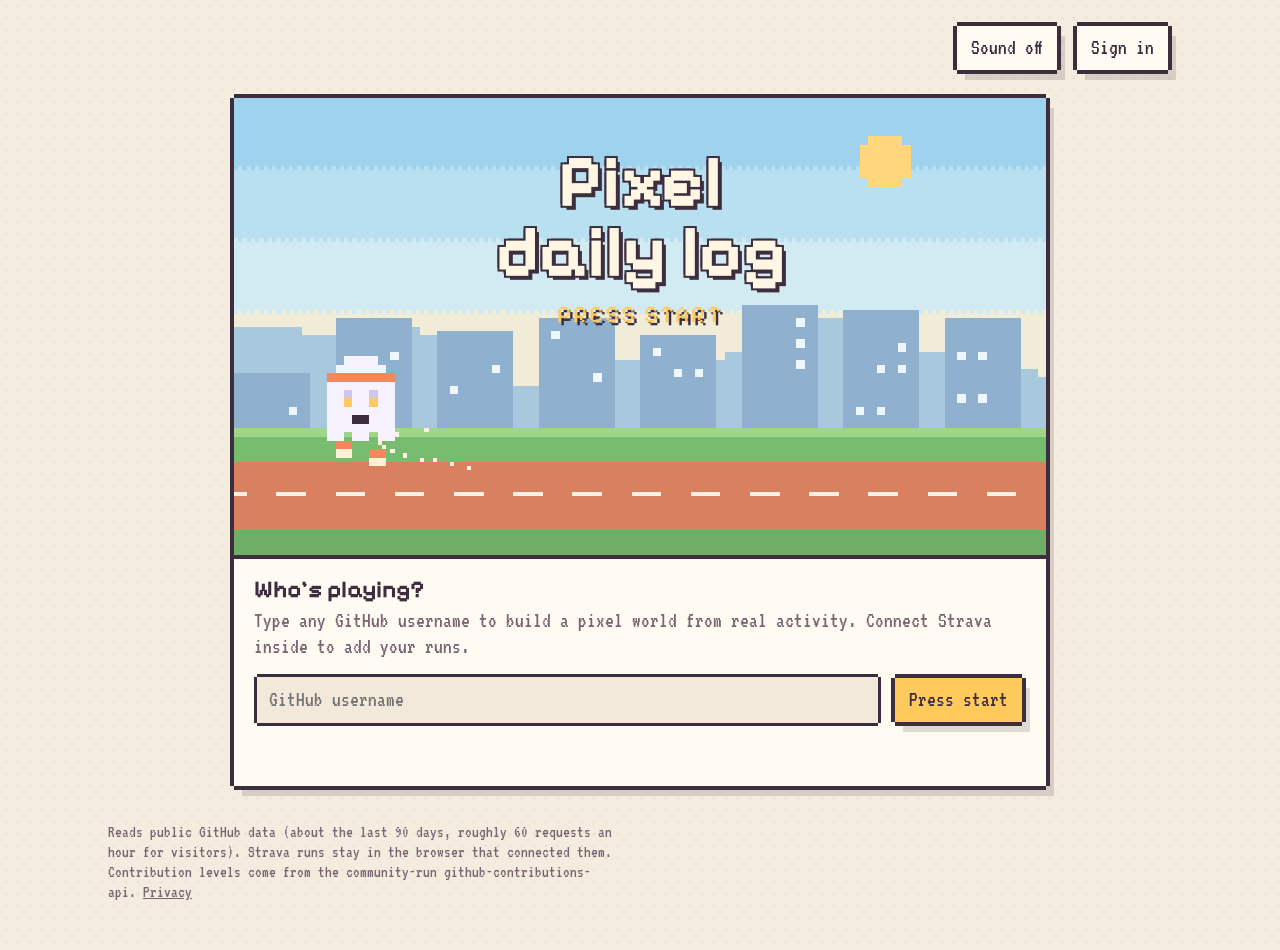
==== index.html @ d5ba4958 "Build the room from the manifest and walk it with the keys The room follows sprites/room/README: she" ====
<!doctype html>
<html lang="en">
<head>
<meta charset="utf-8">
<meta name="viewport" content="width=device-width, initial-scale=1, viewport-fit=cover">
<title>Pixel daily log</title>
<meta name="description" content="Type your GitHub username and watch your days turn into a cozy pixel world.">
<link rel="preconnect" href="https://fonts.googleapis.com">
<link rel="preconnect" href="https://fonts.gstatic.com" crossorigin>
<link href="https://fonts.googleapis.com/css2?family=Pixelify+Sans:wght@500;700&family=VT323&display=swap" rel="stylesheet">
<link rel="stylesheet" href="css/style.css"><link rel="icon" type="image/png" href="favicon.png">
</head>
<body class="is-title">
<div class="wrap">
  <header class="hud">
    <div class="brand">
      <h1 class="logo">Pixel daily log</h1>
      <div class="who" id="who" hidden>
        <canvas id="ava" width="16" height="16" aria-hidden="true"></canvas>
        <span><span id="whoVerb">Playing as</span> <b id="whoName">—</b></span>
      </div>
    </div>
    <div class="tools">
      <button class="btn px btn-ico" id="roomBtn" type="button" hidden><span class="ico sm" data-icon="door"></span><span id="roomBtnText">My room</span><span class="newtag" id="roomNew" hidden>New!</span></button>
      <button class="btn px" id="share" hidden>Copy link</button>
      <button class="btn px" id="switch" hidden>Change player</button>
      <button class="btn px" id="sound" aria-pressed="false">Sound off</button>
      <button class="btn px" id="account" type="button" hidden>Sign in</button>
    </div>
  </header>

  <div class="hudbar px" id="stats" hidden>
    <div class="seg"><span class="ico" data-icon="flame"></span><b id="stStreak">0</b><span>day streak</span></div>
    <div class="seg"><span class="ico" data-icon="laptop"></span><b id="stContrib">0</b><span>contributions, 4 wks</span></div>
    <div class="seg" id="stYearBox"><span class="ico" data-icon="star"></span><b id="stYear">0</b><span>this past year</span></div>
    <div class="seg"><span class="ico" data-icon="shoe"></span><b id="stMiles">0</b><span>miles, 4 wks</span></div>
  </div>

  <section class="top">
    <div class="stage px">
      <div class="screen">
        <canvas id="scene" tabindex="0" role="img" aria-label="Pixel scene"></canvas>
        <div class="title-overlay" aria-hidden="true">
          <div class="title-big">Pixel<br>daily log</div>
          <div class="press">Press start</div>
        </div>
      </div>

      <div class="caption" id="caption" hidden>
        <h2 id="capTitle">—</h2>
        <p id="capText">—</p>
        <div class="hint">Tap the scene to play. Use ← and → to change days.</div>
      </div>

      <div class="start" id="start">
        <h2>Who’s playing?</h2>
        <p>Type any GitHub username to build a pixel world from real activity. Connect Strava inside to add your runs.</p>
        <form class="field" id="startForm">
          <input id="userInput" name="user" placeholder="GitHub username" autocomplete="username" autocapitalize="off" spellcheck="false" aria-label="GitHub username" required>
          <button class="btn primary px" id="go" type="submit">Press start</button>
        </form>
        <div class="msg" id="msg" role="status"></div>
      </div>
    </div>

    <div class="side px" id="calbox" hidden>
      <h2>Pick a day</h2>
      <div class="cal" id="cal" role="group" aria-label="The last four weeks"></div>
      <div class="legend">
        <span><span class="ico sm" data-icon="laptop"></span>Code</span>
        <span><span class="ico sm" data-icon="shoe"></span>Run</span>
        <span><span class="glowdot"></span>Brighter = bigger day</span>
      </div>
    </div>
  </section>

  <!-- The room screen: shown instead of the main page when the address ends in #room -->
  <section class="room-screen" id="roomScreen" hidden aria-labelledby="hRoom">
    <div class="room-head">
      <button class="btn px" id="roomBack" type="button">← Back</button>
      <h2 id="hRoom" tabindex="-1">My room</h2>
      <label class="room-dev" id="roomDev" hidden>Dev level <select id="roomLevel"><option>1</option><option>2</option><option>3</option><option>4</option><option>5</option></select></label>
      <button class="btn px" id="pick" type="button">Pick character<span class="newtag" id="pickNew" hidden>New!</span></button>
    </div>
    <div class="room-frame">
      <canvas id="room" role="img" aria-label="Your pixel room: a bed, a closet, a desk with a computer, a chair, a window, a door and your school pennant, with your character in it. Walk with the arrow keys or W A S D, or click the floor. Stand at the closet and press E to change your character."></canvas>
      <!-- Above the closet or the door when you stand at it (room.js moves it) -->
      <div class="room-bubble px" id="roomBubble" hidden>
        <span id="roomBubbleText" role="status"></span>
        <button class="btn primary px" id="roomOpen" type="button" hidden>Open</button>
      </div>
      <!-- Touch screens only: hold an arrow to walk. Laid out the way each one moves on the floor. -->
      <div class="room-pad" id="roomPad" aria-hidden="true">
        <button class="btn px" type="button" data-key="ArrowLeft" tabindex="-1">&#8598;&#xFE0E;</button>
        <button class="btn px" type="button" data-key="ArrowUp" tabindex="-1">&#8599;&#xFE0E;</button>
        <button class="btn px" type="button" data-key="ArrowDown" tabindex="-1">&#8601;&#xFE0E;</button>
        <button class="btn px" type="button" data-key="ArrowRight" tabindex="-1">&#8600;&#xFE0E;</button>
      </div>
    </div>
  </section>

  <dialog class="picker" id="picker" aria-labelledby="pickName">
    <div class="picker-box px">
      <button class="x pick-close" id="pickClose" type="button" aria-label="Close">×</button>
      <h2 id="pickName">—</h2>
      <div class="small" id="pickCount"></div>
      <div class="pick-stage">
        <button class="btn px arrow" id="pickPrev" type="button" aria-label="Previous character">&#9664;&#xFE0E;</button>
        <canvas id="pickArt" role="img"></canvas>
        <button class="btn px arrow" id="pickNext" type="button" aria-label="Next character">&#9654;&#xFE0E;</button>
      </div>
      <p class="pick-hint" id="pickHint" role="status"></p>
      <button class="btn primary px" id="pickGo" type="button">Play</button>
      <p class="small" id="pickDev" hidden>Dev mode: everything is unlocked for this visit only.</p>
    </div>
  </dialog>

  <nav class="tabs" id="tabs" hidden aria-label="Day details">
    <button class="tab" data-panel="pGit" aria-pressed="false"><span class="ico sm" data-icon="laptop"></span>GitHub</button>
    <button class="tab" data-panel="pRun" aria-pressed="true"><span class="ico sm" data-icon="shoe"></span>Runs</button>
    <button class="tab" data-panel="pMusic" aria-pressed="false"><span class="ico sm" data-icon="tape"></span>Music</button>
  </nav>

  <section class="panels" id="panels" hidden>
    <article class="panel px" id="pGit" aria-labelledby="hGit">
      <h2 id="hGit"><span class="ico" data-icon="laptop"></span>GitHub</h2>
      <p class="sub" id="bio">What you did</p>
      <p class="small" id="ghNote" role="status" hidden></p>
      <div class="meterrow">
        <div class="meter" id="meter" aria-hidden="true"></div>
        <div id="meterText">—</div>
      </div>
      <h3>This day</h3>
      <ul class="list" id="ghList"></ul>
      <h3>Most active in (4 weeks)</h3>
      <div id="topRepos" class="muted">—</div>
    </article>

    <article class="panel px active" id="pRun" aria-labelledby="hRun">
      <h2 id="hRun"><span class="ico" data-icon="shoe"></span>Runs</h2>
      <p class="sub">Pace and progress</p>
      <div class="strava" id="stravaBox" hidden>
        <button class="btn strava-btn px" id="stravaConnect" type="button" hidden>Connect with Strava</button>
        <div id="stravaStatus" class="small" role="status"></div>
      </div>
      <ul class="list runs" id="runList"></ul>
      <details class="addrun" id="addRun">
        <summary>Add a run by hand</summary>
        <form class="runform" id="runForm">
          <label>Miles<input id="rMi" type="number" min="0.1" max="200" step="0.01" inputmode="decimal" required></label>
          <label>Minutes<input id="rMin" type="number" min="1" max="2000" step="0.1" inputmode="decimal" placeholder="optional"></label>
          <label class="wide">Name<input id="rName" maxlength="40" placeholder="Evening run"></label>
          <button class="btn primary px wide" type="submit">Add run to this day</button>
        </form>
      </details>
      <div class="pacebox">
        <div class="pacecard"><span class="muted">Best pace</span><b id="paceBest">—</b><span class="small" id="paceBestDay"></span></div>
        <div class="pacecard"><span class="muted">Average pace</span><b id="paceAvg">—</b><span class="small">last 4 weeks</span></div>
      </div>
      <h3>Weekly distance</h3>
      <div class="bars" id="bars"></div>
      <p class="small" id="runsNote">Runs you add by hand are saved in this browser only.</p>
      <p class="small powered" id="poweredBy" hidden>Powered by Strava</p>
    </article>

    <article class="panel px" id="pMusic" aria-labelledby="hMusic">
      <h2 id="hMusic"><span class="ico" data-icon="tape"></span>Music</h2>
      <p class="sub">The day’s soundtrack</p>
      <div class="tape" aria-hidden="true">
        <div class="label">Coming soon</div>
        <div class="reel l"></div><div class="reel r"></div>
      </div>
      <div class="muted">Music arrives in a later round through Last.fm, which can record everything you play on Spotify.</div>
    </article>
  </section>

  <!-- Sign in (account.js / login.js): email, then "check your email"; signed in: sign out -->
  <dialog class="picker" id="loginBox" aria-labelledby="loginTitle">
    <div class="picker-box px login-box">
      <button class="x pick-close" id="loginClose" type="button" aria-label="Close">×</button>
      <h2 id="loginTitle">Sign in</h2>
      <form class="login-form" id="loginForm">
        <p class="small">Keep your profile safe and open it on any device. We’ll email you a sign-in link, no password needed.</p>
        <label class="login-label" for="loginEmail">Email</label>
        <input id="loginEmail" type="email" autocomplete="email" autocapitalize="off" spellcheck="false" required placeholder="you@example.com">
        <button class="btn primary px" id="loginSend" type="submit">Email me a link</button>
      </form>
      <div id="loginSent" hidden>
        <p class="login-big">Check your email</p>
        <p class="small">We sent a link to <b id="loginSentTo"></b>. Open it on this device or any other and you’re in.</p>
      </div>
      <div id="loginIn" hidden>
        <p class="small">Signed in as <b id="loginWho"></b>. Your profile saves to your account.</p>
        <button class="btn px" id="loginOut" type="button">Sign out</button>
        <button class="linkbtn login-delete" id="loginDelete" type="button">Delete my saved profile</button>
      </div>
      <p class="small login-msg" id="loginMsg" role="status"></p>
      <p class="small"><a href="privacy.html">Privacy: what’s saved</a></p>
    </div>
  </dialog>

  <!-- A question with two answers (saving or choosing a profile when you sign in) -->
  <dialog class="picker" id="askBox" aria-labelledby="askTitle">
    <div class="picker-box px">
      <h2 id="askTitle">—</h2>
      <p class="ask-text" id="askText"></p>
      <div class="ask-buttons">
        <button class="btn primary px" id="askYes" type="button">Yes</button>
        <button class="btn px" id="askNo" type="button">No</button>
      </div>
    </div>
  </dialog>

  <footer>Reads public GitHub data (about the last 90 days, roughly 60 requests an hour for visitors). Strava runs stay in the browser that connected them. Contribution levels come from the community-run github-contributions-api. <a href="privacy.html">Privacy</a></footer>
</div>
<script type="module" src="js/main.js"></script>
</body>
</html>
---- css/style.css ----
/* =========================================================
   Pixel daily log: cozy retro theme
   Light mode = warm paper. Dark mode = soft plum night.
   ========================================================= */

/* lets the glow on the biggest days breathe smoothly */
@property --blur{syntax:'<length>';inherits:false;initial-value:0px}

:root{
  --bg:#f4ecdf; --bg-dot:#ebe0cf;
  --panel:#fffaf2; --tile:#f3e9da; --ink:#3d2e3f; --ink-soft:#7a6672;
  --line:#3d2e3f; --shadow:rgba(61,46,63,.16);
  --accent:#ffc95c; --run:#f08a5d; --code:#4caf6e; --music:#d77fa1;
  --empty:#e6dccb; --bad:#c4473a; --on-accent:#3d2e3f;
  --room-top:#5a3d3a; --room-bottom:#2e2028; --room-glow:rgba(255,201,92,.24);   /* warm dusk behind the room */
  color-scheme:light;
  box-sizing:border-box;
  padding-top:env(safe-area-inset-top,0px);
  padding-bottom:env(safe-area-inset-bottom,0px);
}
@media (prefers-color-scheme: dark){
  :root:not([data-theme="light"]){
    --bg:#241c2b; --bg-dot:#2a2132;
    --panel:#30263a; --tile:#3a2f46; --ink:#f6e9d6; --ink-soft:#bfaebf;
    --line:#8e78a8; --shadow:rgba(0,0,0,.38);
    --accent:#ffc95c; --run:#ff9f73; --code:#6fd08c; --music:#f09cc0;
    --empty:#45394f; --bad:#ff8a7a; --on-accent:#3d2e3f;
    --room-top:#3a2c56; --room-bottom:#17121f; --room-glow:rgba(255,201,92,.14);
    color-scheme:dark;
  }
}
:root[data-theme="dark"]{
  --bg:#241c2b; --bg-dot:#2a2132;
  --panel:#30263a; --tile:#3a2f46; --ink:#f6e9d6; --ink-soft:#bfaebf;
  --line:#8e78a8; --shadow:rgba(0,0,0,.38);
  --accent:#ffc95c; --run:#ff9f73; --code:#6fd08c; --music:#f09cc0;
  --empty:#45394f; --bad:#ff8a7a; --on-accent:#3d2e3f;
  --room-top:#3a2c56; --room-bottom:#17121f; --room-glow:rgba(255,201,92,.14);
  color-scheme:dark;
}

html{scroll-padding-top:env(safe-area-inset-top,0px)}
*,*::before,*::after{box-sizing:inherit}
[hidden]{display:none !important}
body{
  margin:0; color:var(--ink);
  background-color:var(--bg);
  /* a faint pixel-dot texture, like old paper */
  background-image:radial-gradient(var(--bg-dot) 1.5px, transparent 1.6px);
  background-size:12px 12px;
  font-family:"VT323",ui-monospace,"Courier New",monospace;
  font-size:1.35rem; line-height:1.2;
}
h1,h2,h3{font-family:"Pixelify Sans","VT323",ui-monospace,monospace;font-weight:700;margin:0;line-height:1.05}
a{color:inherit}
button,input{font:inherit;color:inherit}
:focus-visible{outline:3px dashed var(--accent);outline-offset:4px}

.wrap{max-width:1100px;margin:0 auto;padding:22px 18px 48px}

/* pixel frame: notched corners from four offset shadows, plus a soft drop shadow */
.px{
  background:var(--panel);
  box-shadow:0 -4px 0 0 var(--line),0 4px 0 0 var(--line),-4px 0 0 0 var(--line),4px 0 0 0 var(--line),8px 10px 0 0 var(--shadow);
  margin:4px;
}
.btn{border:0;cursor:pointer;padding:8px 14px;min-height:44px;background:var(--panel)}
.btn:hover{background:var(--accent);color:var(--on-accent)}
.btn.primary{background:var(--accent);color:var(--on-accent)}
.btn.primary:hover{background:var(--run);color:#fff}
.btn[aria-pressed="true"]{background:var(--accent);color:var(--on-accent)}
.btn:disabled{opacity:.5;cursor:wait}
.btn-ico{display:inline-flex;align-items:center;gap:8px}

/* pixel icons (inline SVG made in main.js) */
.ico{display:inline-flex;width:20px;height:20px;flex:none}
.ico svg{width:100%;height:100%;display:block}
.ico.sm{width:14px;height:14px}

/* ---------- header ---------- */
.hud{display:flex;flex-wrap:wrap;align-items:center;justify-content:space-between;gap:14px;margin-bottom:20px}
.logo{font-size:clamp(1.7rem,4.5vw,2.6rem)}
.who{display:flex;align-items:center;gap:10px;margin-top:6px;color:var(--ink-soft)}
.who b{color:var(--ink);font-weight:400}
#ava{width:36px;height:36px;image-rendering:pixelated;box-shadow:0 0 0 3px var(--line)}
.tools{display:flex;flex-wrap:wrap;gap:12px}

/* ---------- stats bar ---------- */
.hudbar{display:grid;grid-template-columns:repeat(4,minmax(0,1fr));margin-bottom:26px}
.seg{display:flex;align-items:center;gap:8px;padding:10px 14px;min-width:0}
.seg + .seg{border-left:3px dashed var(--empty)}
.seg b{font-family:"Pixelify Sans","VT323",monospace;font-size:1.5rem}
.seg span:last-child{color:var(--ink-soft);font-size:1.05rem;line-height:1}

/* ---------- scene ---------- */
.top{display:grid;grid-template-columns:minmax(0,3fr) minmax(0,2fr);gap:26px;align-items:start}
.stage{padding:0;overflow:hidden}
.screen{position:relative}
#scene{display:block;width:100%;height:auto;aspect-ratio:16/9;image-rendering:pixelated;image-rendering:crisp-edges;cursor:pointer;background:#2c2244}
.caption{padding:12px 16px 14px;border-top:4px solid var(--line)}
.caption h2{font-size:1.5rem}
.caption p{margin:4px 0 0;color:var(--ink-soft)}
.hint{font-size:1.05rem;color:var(--ink-soft);margin-top:8px}

/* ---------- title screen ---------- */
.title-overlay{display:none;position:absolute;inset:0;flex-direction:column;align-items:center;justify-content:flex-start;padding-top:6%;pointer-events:none;text-align:center}
.is-title .title-overlay{display:flex}
.title-big{
  font-family:"Pixelify Sans","VT323",monospace;font-weight:700;
  font-size:clamp(2rem,7.5vw,4.6rem);line-height:.95;color:#fff6e4;
  text-shadow:4px 4px 0 #3d2e3f,-2px -2px 0 #3d2e3f,2px -2px 0 #3d2e3f,-2px 2px 0 #3d2e3f;
}
.press{
  margin-top:14px;font-family:"Pixelify Sans","VT323",monospace;font-size:clamp(1rem,2.6vw,1.5rem);
  color:var(--accent);text-shadow:3px 3px 0 #3d2e3f;letter-spacing:.08em;text-transform:uppercase;
  animation:blink 1.1s steps(2) infinite;
}
@keyframes blink{50%{opacity:0}}
.is-title .top{grid-template-columns:minmax(0,1fr);max-width:820px;margin:0 auto}
.is-title .logo{position:absolute;width:1px;height:1px;overflow:hidden;clip:rect(0 0 0 0);white-space:nowrap}
.start{padding:18px 20px 20px;border-top:4px solid var(--line)}
.start h2{font-size:1.5rem;margin-bottom:6px}
.start p{margin:0 0 14px;color:var(--ink-soft)}
.field{display:flex;gap:10px;flex-wrap:wrap}
.field input,.runform input{
  flex:1;min-width:0;border:0;padding:8px 12px;min-height:44px;background:var(--tile);
  box-shadow:0 -3px 0 0 var(--line),0 3px 0 0 var(--line),-3px 0 0 0 var(--line),3px 0 0 0 var(--line);margin:3px;
}
.msg{margin-top:12px;min-height:1.3em}
.msg.bad{color:var(--bad)}
.small{font-size:1.05rem;color:var(--ink-soft)}
.muted{color:var(--ink-soft)}

/* ---------- glowing calendar ---------- */
.side{padding:18px}
.side h2{font-size:1.35rem;margin-bottom:12px}
.cal{display:grid;grid-template-columns:repeat(7,minmax(0,1fr));gap:8px}
.dow{text-align:center;color:var(--ink-soft);font-size:1.05rem}
.day{
  --tint:transparent; --glow:transparent;
  position:relative;aspect-ratio:1;border:0;cursor:pointer;padding:0;margin:3px;
  background:color-mix(in srgb, var(--tint) var(--amt,0%), var(--tile));
  box-shadow:0 -3px 0 0 var(--line),0 3px 0 0 var(--line),-3px 0 0 0 var(--line),3px 0 0 0 var(--line),0 0 var(--blur,0px) var(--spread,0px) var(--glow);
  transition:transform .08s steps(2);
}
.day.code{--tint:var(--code)}
.day.run{--tint:var(--run)}
.day.both{--tint:var(--accent)}
.day.e1{--amt:18%}
.day.e2{--amt:32%;--glow:color-mix(in srgb, var(--tint) 50%, transparent);--blur:10px;--spread:1px}
.day.e3{--amt:48%;--glow:color-mix(in srgb, var(--tint) 70%, transparent);--blur:14px;--spread:2px}
.day.e4{--amt:64%;--glow:color-mix(in srgb, var(--tint) 90%, transparent);--blur:18px;--spread:3px;animation:pulse 2.4s ease-in-out infinite}
@keyframes pulse{50%{--blur:28px}}
.day .num{position:absolute;top:2px;left:5px;font-size:1.05rem}
.day .icons{position:absolute;right:4px;bottom:4px;display:flex;gap:2px}
.day .icons .ico{width:13px;height:13px}
.day:hover:not(:disabled){transform:translate(-2px,-2px)}
.day[aria-pressed="true"]{outline:3px solid var(--accent);outline-offset:4px;transform:translate(-2px,-2px)}
.day:disabled{cursor:not-allowed;opacity:.4}
.day.today::after{content:"";position:absolute;inset:-9px;border:3px dashed var(--run);animation:blink 1.2s steps(2) infinite;pointer-events:none}
@media (hover:hover){
  .day[data-tip]:hover::before{
    content:attr(data-tip);position:absolute;z-index:5;bottom:calc(100% + 12px);left:50%;transform:translateX(-50%);
    width:max-content;max-width:190px;white-space:normal;text-align:left;
    background:var(--ink);color:var(--panel);padding:6px 9px;font-size:1rem;line-height:1.15;pointer-events:none;
  }
  .day.tip-r[data-tip]:hover::before{left:auto;right:-6px;transform:none}
  .day.tip-l[data-tip]:hover::before{left:-6px;transform:none}
}
.legend{display:flex;flex-wrap:wrap;gap:14px;margin-top:16px;font-size:1.05rem;color:var(--ink-soft)}
.legend > span{display:inline-flex;align-items:center;gap:6px}
.glowdot{width:12px;height:12px;background:var(--code);box-shadow:0 0 8px 1px var(--code)}

/* ---------- your room (its own screen, #room) ---------- */
/* while it's open, everything else on the page steps aside (the picker dialog stays available) */
.is-room{overflow:hidden}
.is-room .wrap > :not(#roomScreen):not(dialog){display:none}
/* the whole visible screen: a slim header, then the room area takes the rest */
.room-screen{position:fixed;inset:0;height:100dvh;display:flex;flex-direction:column;background:var(--bg)}
.room-head{display:flex;align-items:center;gap:12px;
  padding:max(10px,env(safe-area-inset-top,0px)) max(14px,env(safe-area-inset-right,0px)) 12px max(14px,env(safe-area-inset-left,0px));
  border-bottom:4px solid var(--line)}
.room-head h2{font-size:1.5rem;margin-right:auto;min-width:0;white-space:nowrap;overflow:hidden;text-overflow:ellipsis;padding:2px}
.room-head h2:focus{outline:none}
.room-head h2:focus-visible{outline:3px dashed var(--accent);outline-offset:-1px}
.room-head .btn{flex:none}
/* a cozy dusk backdrop with a soft lamp glow, so the beige room stands out */
.room-frame{position:relative;flex:1 1 0;min-height:0;overflow:hidden;
  background:radial-gradient(ellipse 60% 55% at 50% 58%,var(--room-glow),transparent 70%),linear-gradient(var(--room-top),var(--room-bottom))}
/* the canvas covers the room area; room.js matches its pixels to the screen and moves the camera */
#room{position:absolute;inset:0;width:100%;height:100%;display:block;image-rendering:pixelated;image-rendering:crisp-edges}
/* the bubble over the closet or the door; room.js sets left/top to the top middle of the piece */
.room-bubble{position:absolute;transform:translate(-50%,calc(-100% - 14px));display:flex;align-items:center;gap:8px;
  padding:4px 10px;font-size:1.2rem;white-space:nowrap;pointer-events:none}
.room-bubble[hidden]{display:none}
.room-bubble::after{content:"";position:absolute;left:50%;bottom:-14px;margin-left:-6px;border:6px solid transparent;border-top-color:var(--line)}
.room-bubble .btn{pointer-events:auto;min-height:40px;padding:4px 16px}
/* the touch arrow pad: only on touch screens, each arrow points the way it walks */
.room-pad{display:none;position:absolute;left:max(14px,env(safe-area-inset-left,0px));bottom:max(14px,env(safe-area-inset-bottom,0px));
  grid-template-columns:repeat(2,56px);grid-template-rows:repeat(2,56px);gap:12px;touch-action:none;user-select:none;-webkit-user-select:none}
@media (pointer:coarse){ .room-pad:not([hidden]){display:grid} }
.room-pad .btn{min-height:0;padding:0;font-size:1.7rem;line-height:1}
.room-dev{display:flex;align-items:center;gap:6px;font-size:1.1rem;flex:none}
.room-dev select{font:inherit;padding:2px 4px}

/* ---------- character select ---------- */
.picker{border:0;padding:0;background:none;color:var(--ink);max-width:calc(100vw - 32px);max-height:calc(100dvh - 32px);overflow:visible}
.picker::backdrop{background:rgba(31,24,38,.72)}
.picker-box{position:relative;display:flex;flex-direction:column;align-items:center;text-align:center;padding:20px 22px 22px;width:min(520px,calc(100vw - 48px))}
.picker-box h2{font-size:clamp(1.6rem,5vw,2.2rem)}
.pick-close{position:absolute;top:6px;right:6px;font-size:1.6rem}

/* ---------- sign in and questions (same pixel box as the picker) ---------- */
.login-box p{margin:8px 0}
.login-form{display:flex;flex-direction:column;align-items:stretch;gap:8px;width:100%;max-width:340px;margin-top:6px}
.login-label{text-align:left;font-size:1.05rem;color:var(--ink-soft)}
.login-form input{border:0;padding:8px 12px;min-height:44px;background:var(--tile);margin:3px;
  box-shadow:0 -3px 0 0 var(--line),0 3px 0 0 var(--line),-3px 0 0 0 var(--line),3px 0 0 0 var(--line)}
.login-big{font-family:"Pixelify Sans","VT323",monospace;font-size:1.5rem}
.login-delete{display:block;margin:14px auto 0;font-size:1.05rem}
.login-msg{min-height:1.2em}
.login-msg.bad{color:var(--bad)}
.ask-text{margin:12px 0 16px;max-width:36ch}
.ask-buttons{display:flex;flex-wrap:wrap;justify-content:center;gap:12px}
.pick-stage{display:flex;align-items:center;justify-content:center;gap:14px;width:100%;margin:14px 0 10px}
/* picker.js sets the width to a whole-number multiple of 32px so pixels stay even */
#pickArt{display:block;height:auto;background:var(--tile);image-rendering:pixelated;image-rendering:crisp-edges}
.arrow{min-width:48px;min-height:48px;font-size:1.3rem}
.pick-hint{margin:0 0 14px;min-height:2.4em;color:var(--ink-soft);max-width:30ch}

/* ---------- panels ---------- */
.tabs{display:none}
/* the three cards line up at the top and stretch to the same height */
.panels{display:grid;grid-template-columns:repeat(3,minmax(0,1fr));align-items:stretch;gap:26px;margin-top:30px}
.panel{padding:16px 18px 18px}
.panel h2{font-size:1.4rem;display:flex;align-items:center;gap:10px;margin-bottom:2px}
.sub{color:var(--ink-soft);margin:0 0 12px;font-size:1.1rem}
#ghNote{margin:-6px 0 12px}   /* "Showing saved data from 20 min ago", only when GitHub's limit is hit */
.panel h3{font-size:1.05rem;margin:18px 0 8px;font-weight:500;color:var(--ink-soft)}
.list{list-style:none;margin:0;padding:0}
.list li{padding:8px 0;border-bottom:2px dashed var(--empty)}
.list li:last-child{border-bottom:0}
/* "Show all N ▾" under a long list (made in main.js) */
.more{display:block;min-height:36px;padding:4px 12px;margin-top:10px;font-size:1.1rem}
.commit{display:block;font-size:1.05rem;color:var(--ink-soft);margin-top:2px;overflow-wrap:anywhere}
.meterrow{display:flex;align-items:center;gap:12px;flex-wrap:wrap}
.meter{display:flex;gap:4px}
.meter i{width:16px;height:16px;display:block;background:var(--empty)}
.tag{display:inline-block;background:var(--tile);padding:1px 7px;margin:3px 5px 3px 0;text-decoration:none}
.tag:hover{background:var(--code);color:var(--panel)}

/* run rows: icon | name + source | distance + pace */
.runrow{display:grid;grid-template-columns:20px minmax(0,1fr) auto auto;align-items:center;gap:10px}
.rname{overflow-wrap:anywhere}
.rsub{font-size:1rem;color:var(--ink-soft)}
.rnums{text-align:right;white-space:nowrap}
.rdist{font-family:"Pixelify Sans","VT323",monospace;font-weight:700}
.rpace{font-size:1.05rem;color:var(--ink-soft)}
.prtag{display:inline-block;background:var(--accent);color:var(--on-accent);padding:0 5px;margin-left:4px;font-size:.95rem}
.x{border:0;background:none;cursor:pointer;color:var(--ink-soft);padding:4px 6px;min-width:32px;min-height:32px}
.x:hover{color:var(--bad)}
.linkbtn{border:0;background:none;cursor:pointer;color:var(--ink-soft);text-decoration:underline;padding:0}

.strava{margin:2px 0 12px}
.strava-btn{background:#fc5200;color:#fff;font-family:"Pixelify Sans","VT323",monospace;font-weight:700}
.strava-btn:hover{background:#d94600;color:#fff}
#stravaStatus{margin-top:8px}
.powered{margin-top:4px;color:#fc5200}

.addrun{margin-top:10px}
.addrun summary{cursor:pointer;color:var(--ink-soft);font-size:1.1rem;min-height:32px;display:flex;align-items:center}
.addrun summary:hover{color:var(--ink)}
.runform{display:grid;grid-template-columns:1fr 1fr;gap:8px;margin-top:6px}
.runform .wide{grid-column:1/-1}
.runform label{font-size:1.05rem;color:var(--ink-soft);display:flex;flex-direction:column}

.pacebox{display:grid;grid-template-columns:1fr 1fr;gap:10px;margin-top:16px}
.pacecard{background:var(--tile);padding:10px 12px;display:flex;flex-direction:column;gap:2px;min-width:0}
.pacecard > span:first-child{white-space:nowrap}
.pacecard b{font-family:"Pixelify Sans","VT323",monospace;font-size:1.35rem;white-space:nowrap}

.bars{display:grid;gap:6px}
.bar{display:grid;grid-template-columns:4.2em minmax(0,1fr) 3.4em;align-items:center;gap:8px;font-size:1.1rem}
.bar .blocks{display:flex;gap:2px;flex-wrap:wrap}
.bar .blocks i{width:9px;height:12px;background:var(--run);display:block}
.bar.cur .lbl{text-decoration:underline;text-decoration-thickness:2px}
.bar .val{text-align:right}

.tape{position:relative;height:96px;background:var(--music);margin:6px 2px 14px;
  box-shadow:0 -3px 0 0 var(--line),0 3px 0 0 var(--line),-3px 0 0 0 var(--line),3px 0 0 0 var(--line)}
.tape .label{position:absolute;left:12px;right:12px;top:10px;height:34px;background:var(--panel);display:flex;align-items:center;justify-content:center;font-size:1.05rem;color:var(--ink-soft)}
.tape .reel{position:absolute;top:54px;width:30px;height:30px;background:var(--panel);box-shadow:inset 0 0 0 6px var(--ink)}
.tape .reel.l{left:24%}.tape .reel.r{right:24%}
.tape .reel::after{content:"";position:absolute;left:12px;top:6px;width:6px;height:18px;background:var(--ink)}

footer{margin-top:32px;color:var(--ink-soft);font-size:1.05rem;max-width:72ch}

/* ---------- tablets and phones ---------- */
@media (max-width:860px){
  .top{grid-template-columns:minmax(0,1fr)}
  .hudbar{grid-template-columns:repeat(2,minmax(0,1fr))}
  .seg:nth-child(3){border-left:0}
  .seg:nth-child(n+3){border-top:3px dashed var(--empty)}
  /* tabs: show one panel at a time */
  .tabs{display:flex;gap:10px;margin-top:28px}
  .tab{flex:1;display:flex;align-items:center;justify-content:center;gap:6px;border:0;cursor:pointer;min-height:44px;background:var(--panel);
    box-shadow:0 -3px 0 0 var(--line),0 3px 0 0 var(--line),-3px 0 0 0 var(--line),3px 0 0 0 var(--line);margin:3px}
  .tab[aria-pressed="true"]{background:var(--accent);color:var(--on-accent)}
  .panels{grid-template-columns:minmax(0,1fr);margin-top:14px}
  .panel:not(.active){display:none}
}
@media (max-width:480px){
  .wrap{padding:16px 12px 40px}
  body{font-size:1.25rem}
  .cal{gap:5px}
  .day{margin:2px}
  .day .num{font-size:.95rem;left:3px}
  .day .icons .ico{width:10px;height:10px}
  .tools{gap:8px}
  .tools .btn{padding:6px 9px;font-size:1.1rem;min-height:40px}
  .room-head{gap:8px}
  .room-head .btn{padding:6px 9px;font-size:1.1rem;min-height:40px}
  .room-head h2{font-size:1.25rem}
  .seg{padding:8px 10px}
  .seg b{font-size:1.3rem}
}
@media (prefers-reduced-motion: reduce){
  .day.today::after,.press,.day.e4,.newtag{animation:none}
  .day{transition:none}
}
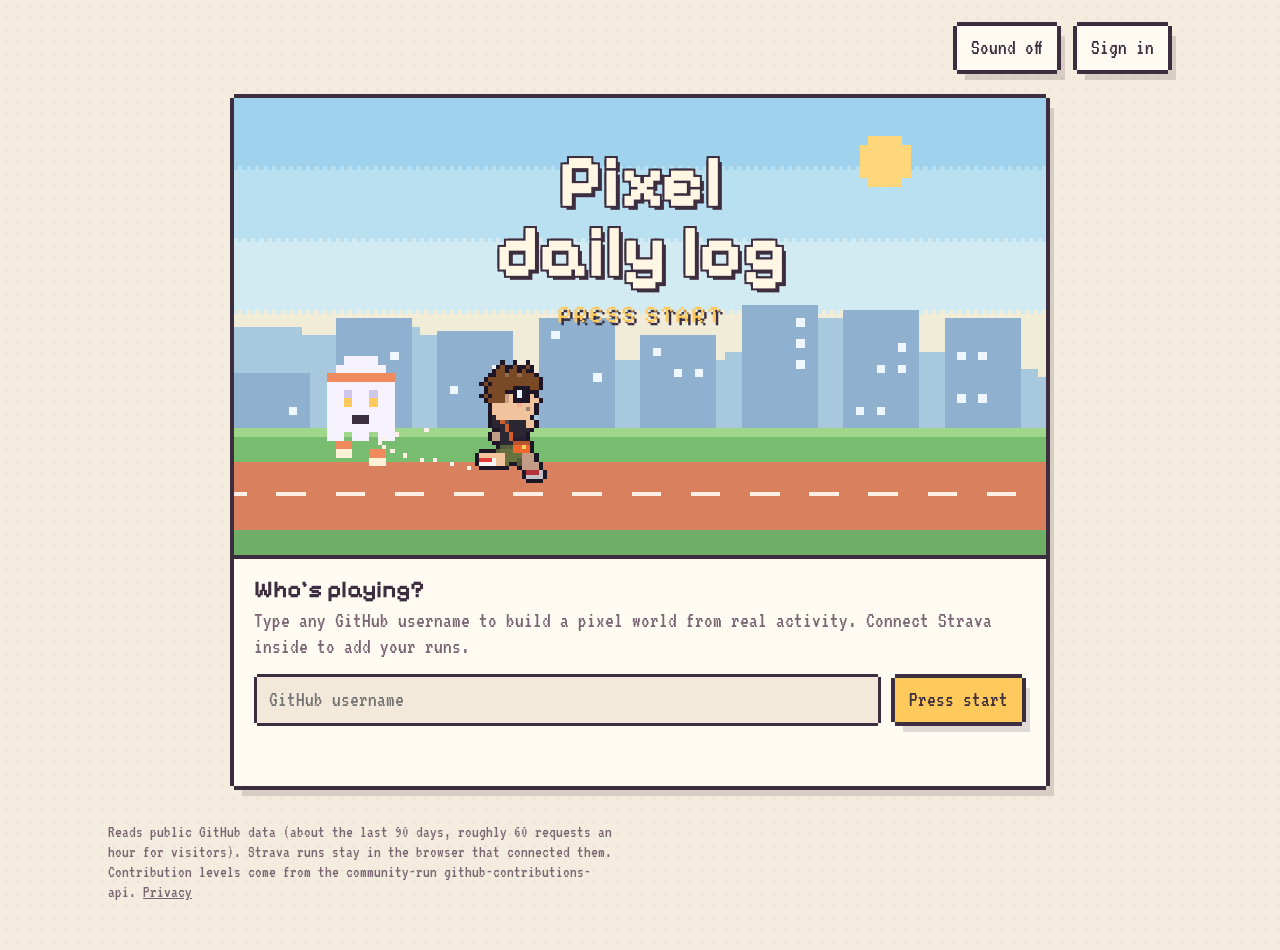
==== commit 6969b1dd: "Level up the room from real activity Every visit recalculates the last 4 weeks of XP. The room shows" ====
--- a/index.html
+++ b/index.html
@@ -79,11 +79,22 @@
     <div class="room-head">
       <button class="btn px" id="roomBack" type="button">← Back</button>
       <h2 id="hRoom" tabindex="-1">My room</h2>
+      <!-- Your room level and XP; tap for how XP is earned (main.js fills it in) -->
+      <button class="room-xp px" id="roomXp" type="button" aria-haspopup="dialog" hidden>
+        <b id="xpLevel">Lv 1</b>
+        <span class="xp-bar" aria-hidden="true"><span class="xp-fill" id="xpFill"></span></span>
+        <span class="xp-text" id="xpText">0 / 50 XP</span>
+      </button>
       <label class="room-dev" id="roomDev" hidden>Dev level <select id="roomLevel"><option>1</option><option>2</option><option>3</option><option>4</option><option>5</option></select></label>
       <button class="btn px" id="pick" type="button">Pick character<span class="newtag" id="pickNew" hidden>New!</span></button>
     </div>
     <div class="room-frame">
       <canvas id="room" role="img" aria-label="Your pixel room: a bed, a closet, a desk with a computer, a chair, a window, a door and your school pennant, with your character in it. Walk with the arrow keys or W A S D, or click the floor. Stand at the closet and press E to change your character."></canvas>
+      <!-- "Level up!" when you open your room after reaching a new level -->
+      <div class="room-banner px" id="roomBanner" role="status" hidden>
+        <b class="room-banner-title">Level up! <span id="bannerLevel"></span></b>
+        <span id="bannerText"></span>
+      </div>
       <!-- Above the closet or the door when you stand at it (room.js moves it) -->
       <div class="room-bubble px" id="roomBubble" hidden>
         <span id="roomBubbleText" role="status"></span>
@@ -98,6 +109,20 @@
       </div>
     </div>
   </section>
+
+  <!-- How XP works and what the next level brings (the XP bar in the room header opens it) -->
+  <dialog class="picker" id="xpBox" aria-labelledby="xpTitle">
+    <div class="picker-box px xp-box">
+      <button class="x pick-close" id="xpClose" type="button" aria-label="Close">×</button>
+      <h2 id="xpTitle">Room level</h2>
+      <p class="xp-now" id="xpNow"></p>
+      <p class="small" id="xpApprox" hidden>This is an estimate from the last 4 weeks of public GitHub activity. Runs and older days stay private.</p>
+      <h3>How you earn XP</h3>
+      <ul class="xp-rules" id="xpRules"></ul>
+      <h3 id="xpNextTitle">Next level</h3>
+      <p id="xpNext"></p>
+    </div>
+  </dialog>
 
   <dialog class="picker" id="picker" aria-labelledby="pickName">
     <div class="picker-box px">
--- a/css/style.css
+++ b/css/style.css
@@ -200,6 +200,25 @@
   grid-template-columns:repeat(2,56px);grid-template-rows:repeat(2,56px);gap:12px;touch-action:none;user-select:none;-webkit-user-select:none}
 @media (pointer:coarse){ .room-pad:not([hidden]){display:grid} }
 .room-pad .btn{min-height:0;padding:0;font-size:1.7rem;line-height:1}
+/* room level + XP in the header: "Lv 3", a chunky pixel bar, "220 / 300 XP" */
+.room-xp{display:flex;align-items:center;gap:8px;flex:none;border:0;cursor:pointer;color:var(--ink);font:inherit;font-size:1.15rem;
+  padding:4px 10px;min-height:40px}
+.room-xp:hover{background:var(--tile)}
+.room-xp b{font-family:"Pixelify Sans",system-ui,sans-serif;white-space:nowrap}
+.xp-bar{display:block;width:72px;height:12px;background:var(--empty);box-shadow:0 0 0 2px var(--line);position:relative}
+.xp-fill{position:absolute;left:0;top:0;bottom:0;width:0;background:var(--code)}
+.xp-text{white-space:nowrap;color:var(--ink-soft)}
+.xp-box{text-align:left;align-items:stretch}
+.xp-box h3{margin:14px 0 4px}
+.xp-now{font-size:1.3rem}
+.xp-rules{margin:0;padding-left:1.2em}
+.xp-rules li{margin:3px 0}
+/* "Level up!" across the top of the room */
+.room-banner{position:absolute;left:50%;top:18px;transform:translateX(-50%);display:flex;flex-direction:column;align-items:center;
+  gap:2px;padding:8px 18px;text-align:center;width:max-content;max-width:calc(100% - 40px);cursor:pointer;animation:banner-in .35s steps(4) both}
+.room-banner[hidden]{display:none}
+.room-banner-title{font-family:"Pixelify Sans",system-ui,sans-serif;font-size:1.6rem;color:var(--run);white-space:nowrap}
+@keyframes banner-in{from{transform:translate(-50%,-40px);opacity:0}to{transform:translate(-50%,0);opacity:1}}
 .room-dev{display:flex;align-items:center;gap:6px;font-size:1.1rem;flex:none}
 .room-dev select{font:inherit;padding:2px 4px}
 
@@ -321,10 +340,16 @@
   .room-head{gap:8px}
   .room-head .btn{padding:6px 9px;font-size:1.1rem;min-height:40px}
   .room-head h2{font-size:1.25rem}
+  /* no room for the heading next to the buttons: screen readers still get it, and the tab title names the room */
+  .room-head h2{position:absolute;width:1px;height:1px;overflow:hidden;clip:rect(0 0 0 0);white-space:nowrap}
+  .room-head .room-xp{margin-left:auto}
+  .room-xp{padding:4px 8px;font-size:1.05rem}
+  .xp-bar{width:44px}
+  .xp-text{display:none}   /* phones: "Lv 3" and the bar; tap for the numbers */
   .seg{padding:8px 10px}
   .seg b{font-size:1.3rem}
 }
 @media (prefers-reduced-motion: reduce){
-  .day.today::after,.press,.day.e4,.newtag{animation:none}
+  .day.today::after,.press,.day.e4,.newtag,.room-banner{animation:none}
   .day{transition:none}
 }
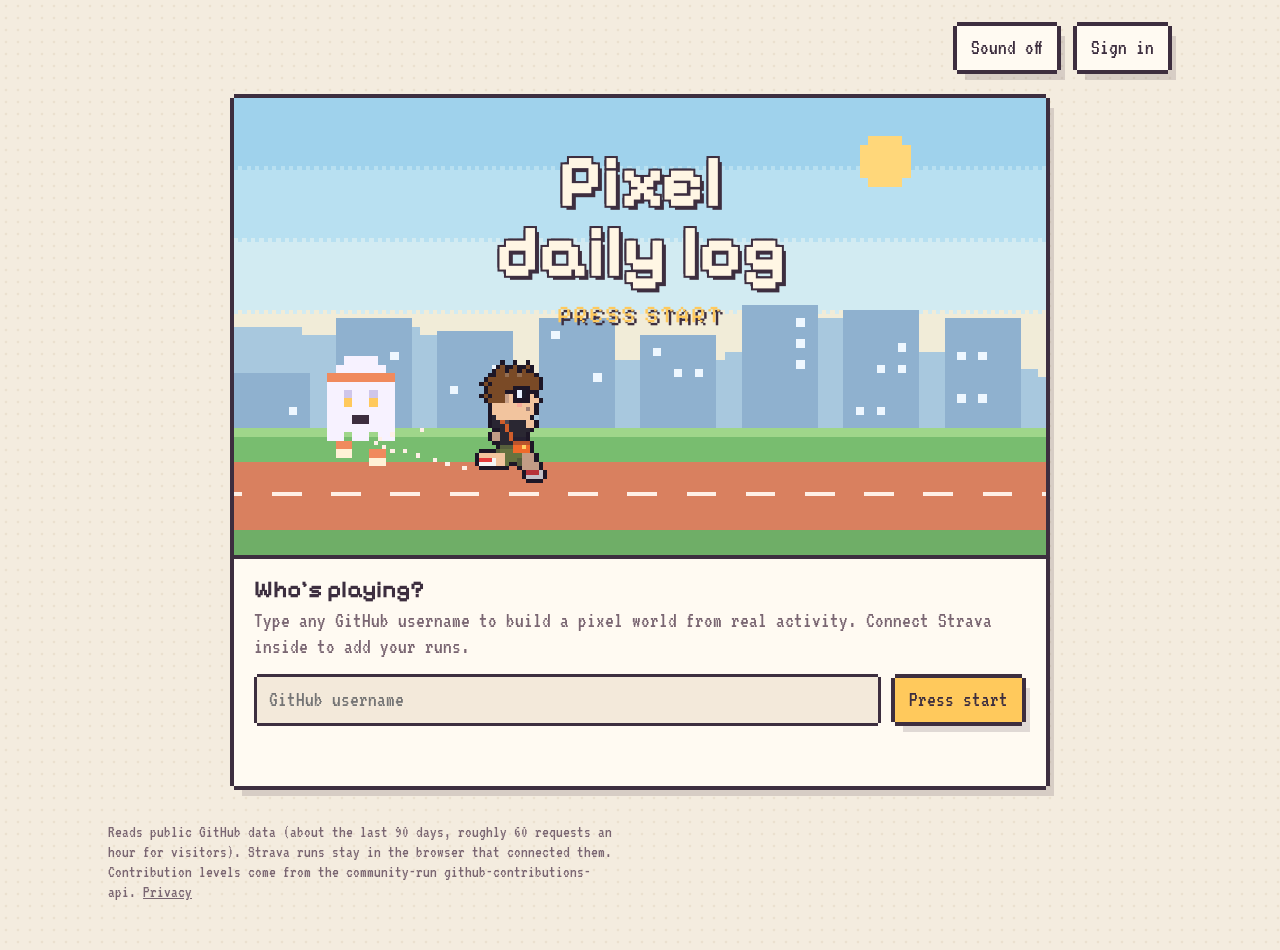
==== commit 17590668: "Say Happy Halloween once a year when you open your room Each event's banner text comes from its mani" ====
--- a/index.html
+++ b/index.html
@@ -90,9 +90,9 @@
     </div>
     <div class="room-frame">
       <canvas id="room" role="img" aria-label="Your pixel room: a bed, a closet, a desk with a computer, a chair, a window, a door and your school pennant, with your character in it. Walk with the arrow keys or W A S D, or click the floor. Stand at the closet and press E to change your character."></canvas>
-      <!-- "Level up!" when you open your room after reaching a new level -->
+      <!-- "Level up!" after reaching a new level, or a seasonal hello like "Happy Halloween!" (main.js) -->
       <div class="room-banner px" id="roomBanner" role="status" hidden>
-        <b class="room-banner-title">Level up! <span id="bannerLevel"></span></b>
+        <b class="room-banner-title" id="bannerTitle"></b>
         <span id="bannerText"></span>
       </div>
       <!-- Above the closet or the door when you stand at it (room.js moves it) -->
--- a/css/style.css
+++ b/css/style.css
@@ -208,10 +208,10 @@
 .xp-bar{display:block;width:72px;height:12px;background:var(--empty);box-shadow:0 0 0 2px var(--line);position:relative}
 .xp-fill{position:absolute;left:0;top:0;bottom:0;width:0;background:var(--code)}
 .xp-text{white-space:nowrap;color:var(--ink-soft)}
-.xp-box{text-align:left;align-items:stretch}
 .xp-box h3{margin:14px 0 4px}
 .xp-now{font-size:1.3rem}
-.xp-rules{margin:0;padding-left:1.2em}
+/* titles stay centered like the other boxes; the list reads better lined up on the left */
+.xp-box .xp-rules{align-self:stretch;text-align:left;margin:0;padding-left:1.2em}
 .xp-rules li{margin:3px 0}
 /* "Level up!" across the top of the room */
 .room-banner{position:absolute;left:50%;top:18px;transform:translateX(-50%);display:flex;flex-direction:column;align-items:center;
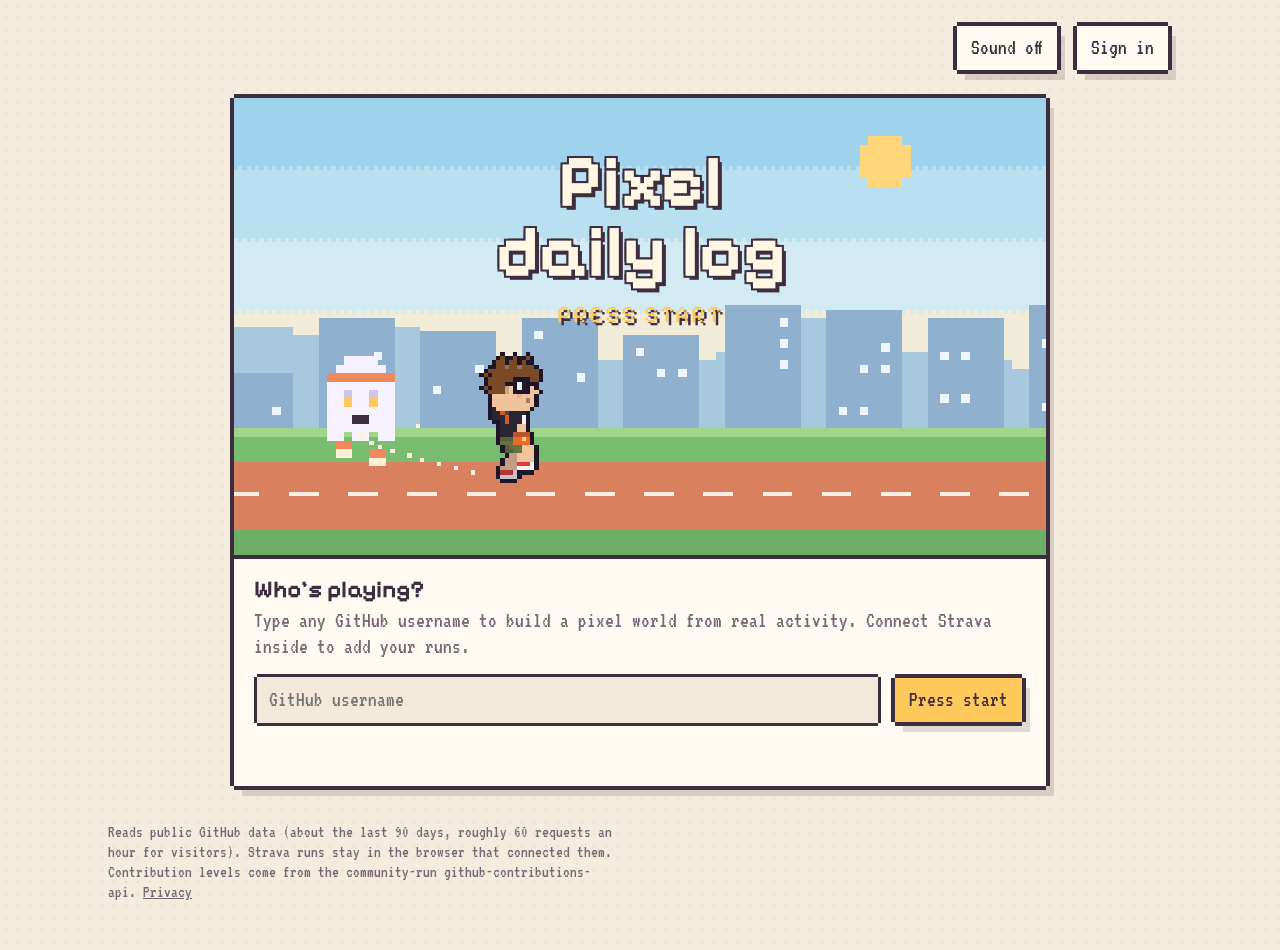
==== commit 61c9ca29: "Open the pet room from your room's door, with pets to adopt The door leads to #pets with a pixel wip" ====
--- a/index.html
+++ b/index.html
@@ -87,9 +87,12 @@
       </button>
       <label class="room-dev" id="roomDev" hidden>Dev level <select id="roomLevel"><option>1</option><option>2</option><option>3</option><option>4</option><option>5</option></select></label>
       <button class="btn px" id="pick" type="button">Pick character<span class="newtag" id="pickNew" hidden>New!</span></button>
+      <button class="btn px" id="adopt" type="button" hidden>Adopt</button>
     </div>
     <div class="room-frame">
       <canvas id="room" role="img" aria-label="Your pixel room: a bed, a closet, a desk with a computer, a chair, a window, a door and your school pennant, with your character in it. Walk with the arrow keys or W A S D, or click the floor. Stand at the closet and press E to change your character."></canvas>
+      <!-- A pixel wipe across the room when you go through a door (main.js) -->
+      <div class="room-wipe" id="roomWipe" hidden aria-hidden="true"></div>
       <!-- "Level up!" after reaching a new level, or a seasonal hello like "Happy Halloween!" (main.js) -->
       <div class="room-banner px" id="roomBanner" role="status" hidden>
         <b class="room-banner-title" id="bannerTitle"></b>
@@ -121,6 +124,16 @@
       <ul class="xp-rules" id="xpRules"></ul>
       <h3 id="xpNextTitle">Next level</h3>
       <p id="xpNext"></p>
+    </div>
+  </dialog>
+
+  <!-- Adopt a pet: the first one is free, the rest cost XP (adopt.js) -->
+  <dialog class="picker" id="adoptBox" aria-labelledby="adoptTitle">
+    <div class="picker-box px adopt-box">
+      <button class="x pick-close" id="adoptClose" type="button" aria-label="Close">×</button>
+      <h2 id="adoptTitle">Adopt a pet</h2>
+      <p class="small" id="adoptInfo" role="status"></p>
+      <div class="adopt-grid" id="adoptGrid"></div>
     </div>
   </dialog>
 
--- a/css/style.css
+++ b/css/style.css
@@ -220,6 +220,17 @@
 .room-banner-title{font-family:"Pixelify Sans",system-ui,sans-serif;font-size:1.6rem;color:var(--run);white-space:nowrap}
 @keyframes banner-in{from{transform:translate(-50%,-40px);opacity:0}to{transform:translate(-50%,0);opacity:1}}
 .room-dev{display:flex;align-items:center;gap:6px;font-size:1.1rem;flex:none}
+/* the wipe through a door: a plum curtain that sweeps across in 8 hard steps (main.js runs the animation) */
+.room-wipe{position:absolute;inset:0;z-index:5;background:var(--room-bottom);box-shadow:inset -6px 0 0 var(--line);cursor:wait}
+.room-wipe[hidden]{display:none}
+/* adopting pets */
+.adopt-box{width:min(720px,calc(100vw - 48px));max-height:calc(100dvh - 48px);overflow:auto}
+.adopt-grid{display:grid;grid-template-columns:repeat(auto-fill,minmax(150px,1fr));gap:12px;margin-top:10px;width:100%}
+.adopt-card{display:flex;flex-direction:column;align-items:center;gap:2px;padding:10px 8px;background:var(--tile)}
+.adopt-card.owned{outline:3px solid var(--code);outline-offset:-3px}
+.adopt-card canvas{width:84px;height:90px;image-rendering:pixelated;image-rendering:crisp-edges}   /* 3x the 28x30 art */
+.adopt-card .btn{margin-top:6px;min-height:40px;padding:4px 10px;font-size:1.1rem}
+.adopt-card .btn:disabled{cursor:not-allowed}
 .room-dev select{font:inherit;padding:2px 4px}
 
 /* ---------- character select ---------- */
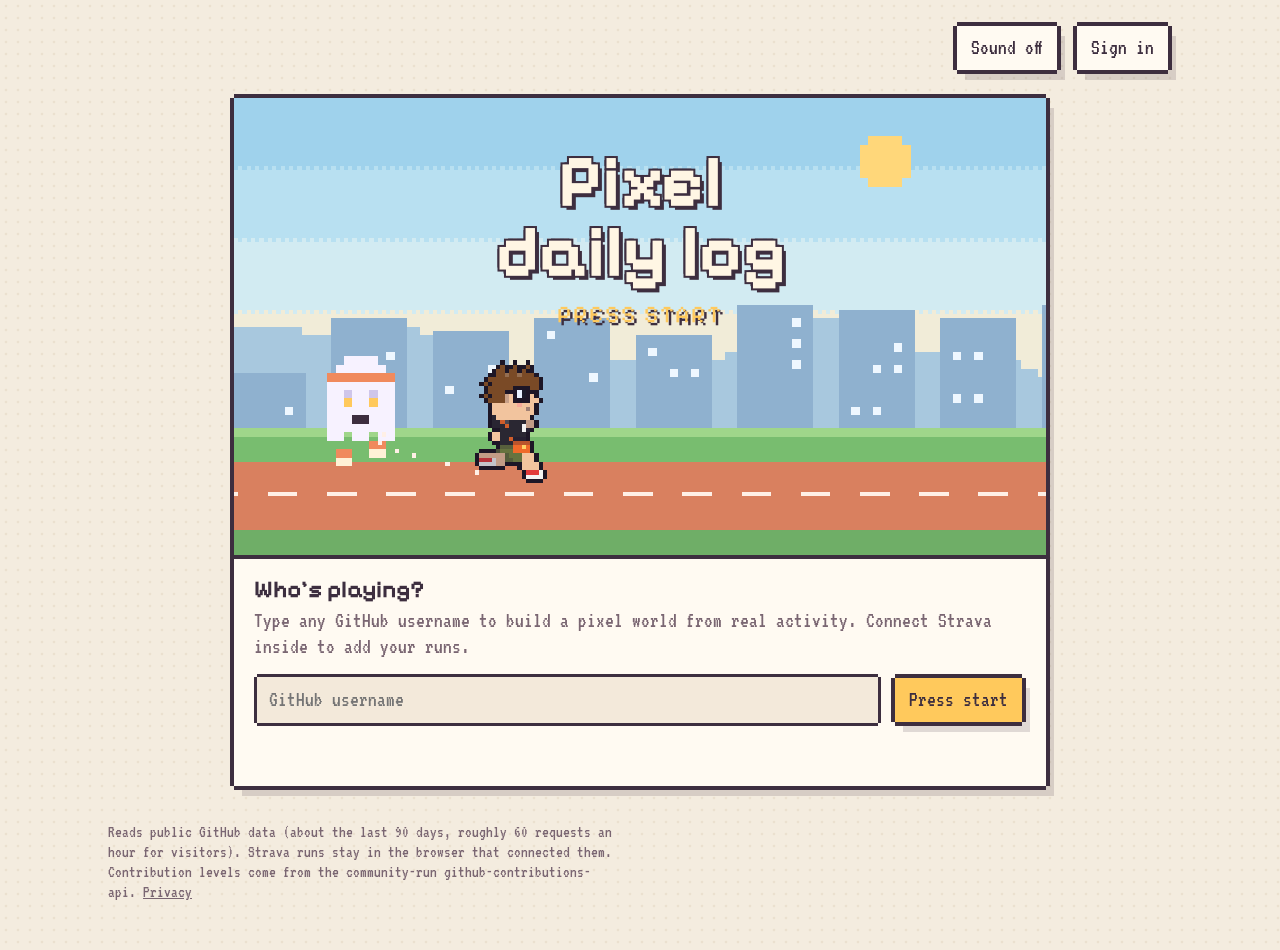
==== commit fd25b565: "Music card: the day's soundtrack from Last.fm, and a note on days with plays Plays, top artist, top " ====
--- a/index.html
+++ b/index.html
@@ -203,12 +203,44 @@
 
     <article class="panel px" id="pMusic" aria-labelledby="hMusic">
       <h2 id="hMusic"><span class="ico" data-icon="tape"></span>Music</h2>
-      <p class="sub">The day’s soundtrack</p>
-      <div class="tape" aria-hidden="true">
-        <div class="label">Coming soon</div>
-        <div class="reel l"></div><div class="reel r"></div>
-      </div>
-      <div class="muted">Music arrives in a later round through Last.fm, which can record everything you play on Spotify.</div>
+      <p class="sub" id="musicSub">The day’s soundtrack</p>
+
+      <!-- Not connected (or a peek with no Last.fm): how to connect, and the username box -->
+      <div id="musicEmpty">
+        <div class="tape" aria-hidden="true">
+          <div class="label">No tape yet</div>
+          <div class="reel l"></div><div class="reel r"></div>
+        </div>
+        <p id="musicEmptyTitle"><b>Connect Last.fm to see your day’s soundtrack</b></p>
+        <div id="musicConnect">
+          <ol class="howto small">
+            <li>On Last.fm, open <b>Settings → Applications</b> and connect <b>Spotify</b>. Last.fm then records what you play.</li>
+            <li>Type your Last.fm username here.</li>
+          </ol>
+          <form class="runform" id="musicForm">
+            <label class="wide" for="lfUser">Last.fm username<input id="lfUser" maxlength="16" autocomplete="off" autocapitalize="off" spellcheck="false" placeholder="your-name"></label>
+            <button class="btn primary px wide" id="musicGo" type="submit">Connect Last.fm</button>
+          </form>
+        </div>
+        <p class="small" id="musicMsg" role="status"></p>
+      </div>
+
+      <!-- Connected: the selected day's soundtrack -->
+      <div id="musicBody" hidden>
+        <p class="nowplaying" id="musicNow" role="status" hidden></p>
+        <div class="pacebox">
+          <div class="pacecard"><span class="muted">Plays</span><b id="musicPlays">—</b><span class="small" id="musicPlaysSub">&nbsp;</span></div>
+          <div class="pacecard"><span class="muted">Top artist</span><b id="musicArtist">—</b><span class="small" id="musicArtistSub">&nbsp;</span></div>
+        </div>
+        <h3 id="musicTracksH">Top tracks</h3>
+        <ol class="list tracks" id="musicTracks"></ol>
+        <p class="small" id="musicNote" role="status"></p>
+        <details class="addrun" id="musicSettings" hidden>
+          <summary>Last.fm settings</summary>
+          <label class="check small"><input type="checkbox" id="musicShare"> Include my Last.fm username in “Copy link”</label>
+          <button class="btn px" id="musicOff" type="button">Disconnect Last.fm</button>
+        </details>
+      </div>
     </article>
   </section>
 
--- a/css/style.css
+++ b/css/style.css
@@ -190,7 +190,7 @@
 /* the canvas covers the room area; room.js matches its pixels to the screen and moves the camera */
 #room{position:absolute;inset:0;width:100%;height:100%;display:block;image-rendering:pixelated;image-rendering:crisp-edges}
 /* the bubble over the closet or the door; room.js sets left/top to the top middle of the piece */
-.room-bubble{position:absolute;transform:translate(-50%,calc(-100% - 14px));display:flex;align-items:center;gap:8px;
+.room-bubble{position:absolute;margin:0;transform:translate(-50%,calc(-100% - 14px));display:flex;align-items:center;gap:8px;
   padding:4px 10px;font-size:1.2rem;white-space:nowrap;pointer-events:none}
 .room-bubble[hidden]{display:none}
 .room-bubble::after{content:"";position:absolute;left:50%;bottom:-14px;margin-left:-6px;border:6px solid transparent;border-top-color:var(--line)}
@@ -214,7 +214,7 @@
 .xp-box .xp-rules{align-self:stretch;text-align:left;margin:0;padding-left:1.2em}
 .xp-rules li{margin:3px 0}
 /* "Level up!" across the top of the room */
-.room-banner{position:absolute;left:50%;top:18px;transform:translateX(-50%);display:flex;flex-direction:column;align-items:center;
+.room-banner{position:absolute;margin:0;left:50%;top:18px;transform:translateX(-50%);display:flex;flex-direction:column;align-items:center;
   gap:2px;padding:8px 18px;text-align:center;width:max-content;max-width:calc(100% - 40px);cursor:pointer;animation:banner-in .35s steps(4) both}
 .room-banner[hidden]{display:none}
 .room-banner-title{font-family:"Pixelify Sans",system-ui,sans-serif;font-size:1.6rem;color:var(--run);white-space:nowrap}
@@ -228,7 +228,7 @@
 .adopt-grid{display:grid;grid-template-columns:repeat(auto-fill,minmax(150px,1fr));gap:12px;margin-top:10px;width:100%}
 .adopt-card{display:flex;flex-direction:column;align-items:center;gap:2px;padding:10px 8px;background:var(--tile)}
 .adopt-card.owned{outline:3px solid var(--code);outline-offset:-3px}
-.adopt-card canvas{width:84px;height:90px;image-rendering:pixelated;image-rendering:crisp-edges}   /* 3x the 28x30 art */
+.adopt-card canvas{width:84px;height:84px;image-rendering:pixelated;image-rendering:crisp-edges}   /*  4x the 21x21 art */
 .adopt-card .btn{margin-top:6px;min-height:40px;padding:4px 10px;font-size:1.1rem}
 .adopt-card .btn:disabled{cursor:not-allowed}
 .room-dev select{font:inherit;padding:2px 4px}
@@ -304,6 +304,18 @@
 .runform .wide{grid-column:1/-1}
 .runform label{font-size:1.05rem;color:var(--ink-soft);display:flex;flex-direction:column}
 
+/* the Music card */
+.howto{margin:6px 0 10px;padding-left:20px}
+.howto li{margin-bottom:4px}
+.nowplaying{margin:0 0 10px;padding:6px 10px;background:var(--music);color:#2b1e2c;overflow-wrap:anywhere}
+#musicArtist{white-space:normal;overflow-wrap:anywhere;line-height:1.1}
+.tracks{list-style:none;counter-reset:track;padding:0}
+.tracks li{display:grid;grid-template-columns:22px minmax(0,1fr) auto;gap:8px;align-items:baseline}
+.tracks li::before{counter-increment:track;content:counter(track);color:var(--ink-soft)}
+.tracks .plays{color:var(--ink-soft);white-space:nowrap}
+.tracks .by{display:block;font-size:1rem;color:var(--ink-soft);overflow-wrap:anywhere}
+.check{display:flex;gap:8px;align-items:center;margin:8px 0}
+#musicSettings .btn{min-height:40px;margin-top:4px}
 .pacebox{display:grid;grid-template-columns:1fr 1fr;gap:10px;margin-top:16px}
 .pacecard{background:var(--tile);padding:10px 12px;display:flex;flex-direction:column;gap:2px;min-width:0}
 .pacecard > span:first-child{white-space:nowrap}
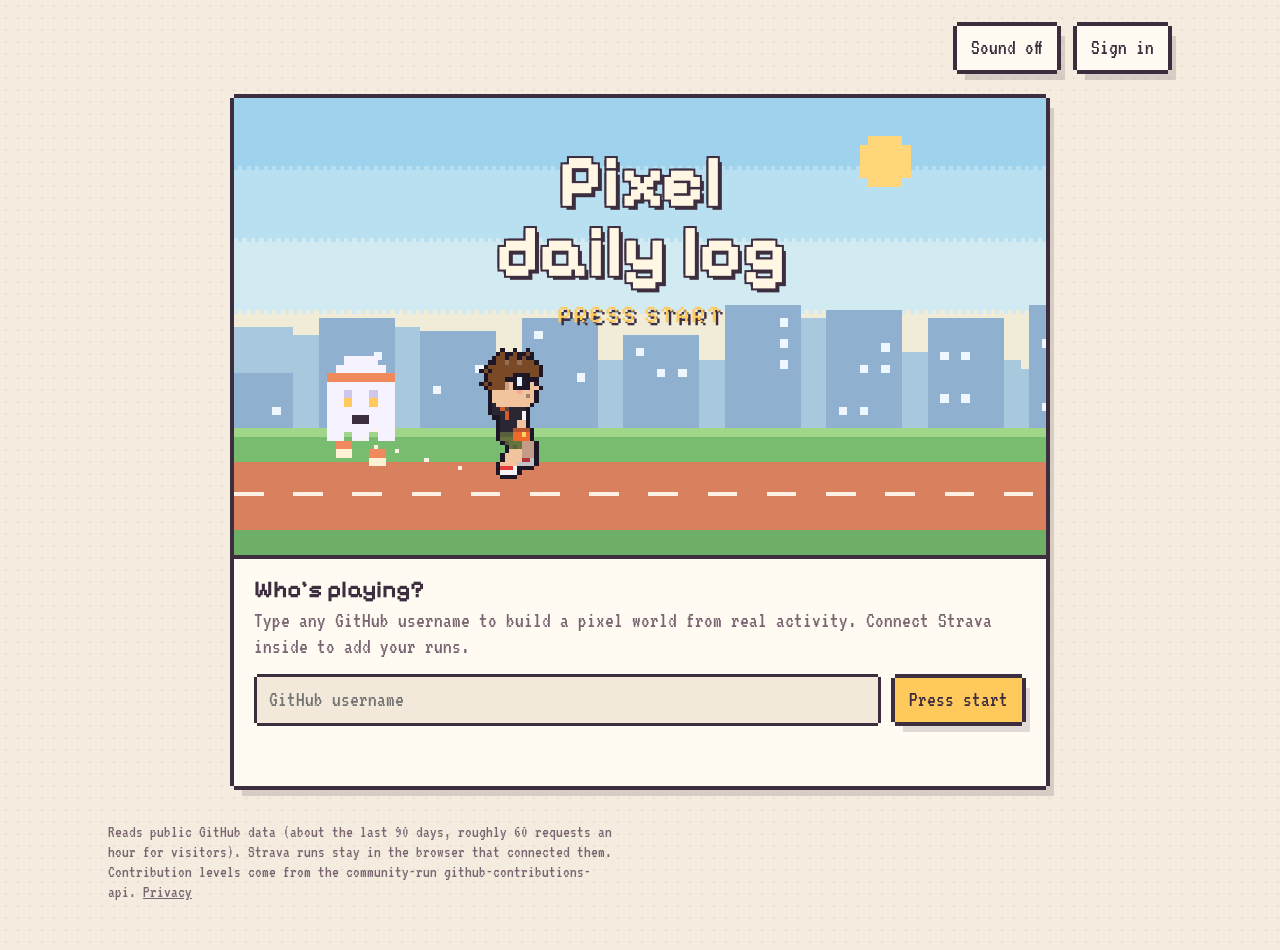
==== commit 9f399280: "Show each activity the right way: icons, miles or minutes, and only runs count as runs The Runs list" ====
--- a/index.html
+++ b/index.html
@@ -33,7 +33,7 @@
     <div class="seg"><span class="ico" data-icon="flame"></span><b id="stStreak">0</b><span>day streak</span></div>
     <div class="seg"><span class="ico" data-icon="laptop"></span><b id="stContrib">0</b><span>contributions, 4 wks</span></div>
     <div class="seg" id="stYearBox"><span class="ico" data-icon="star"></span><b id="stYear">0</b><span>this past year</span></div>
-    <div class="seg"><span class="ico" data-icon="shoe"></span><b id="stMiles">0</b><span>miles, 4 wks</span></div>
+    <div class="seg"><span class="ico" data-icon="shoe"></span><b id="stMiles">0</b><span>run miles, 4 wks</span></div>
   </div>
 
   <section class="top">
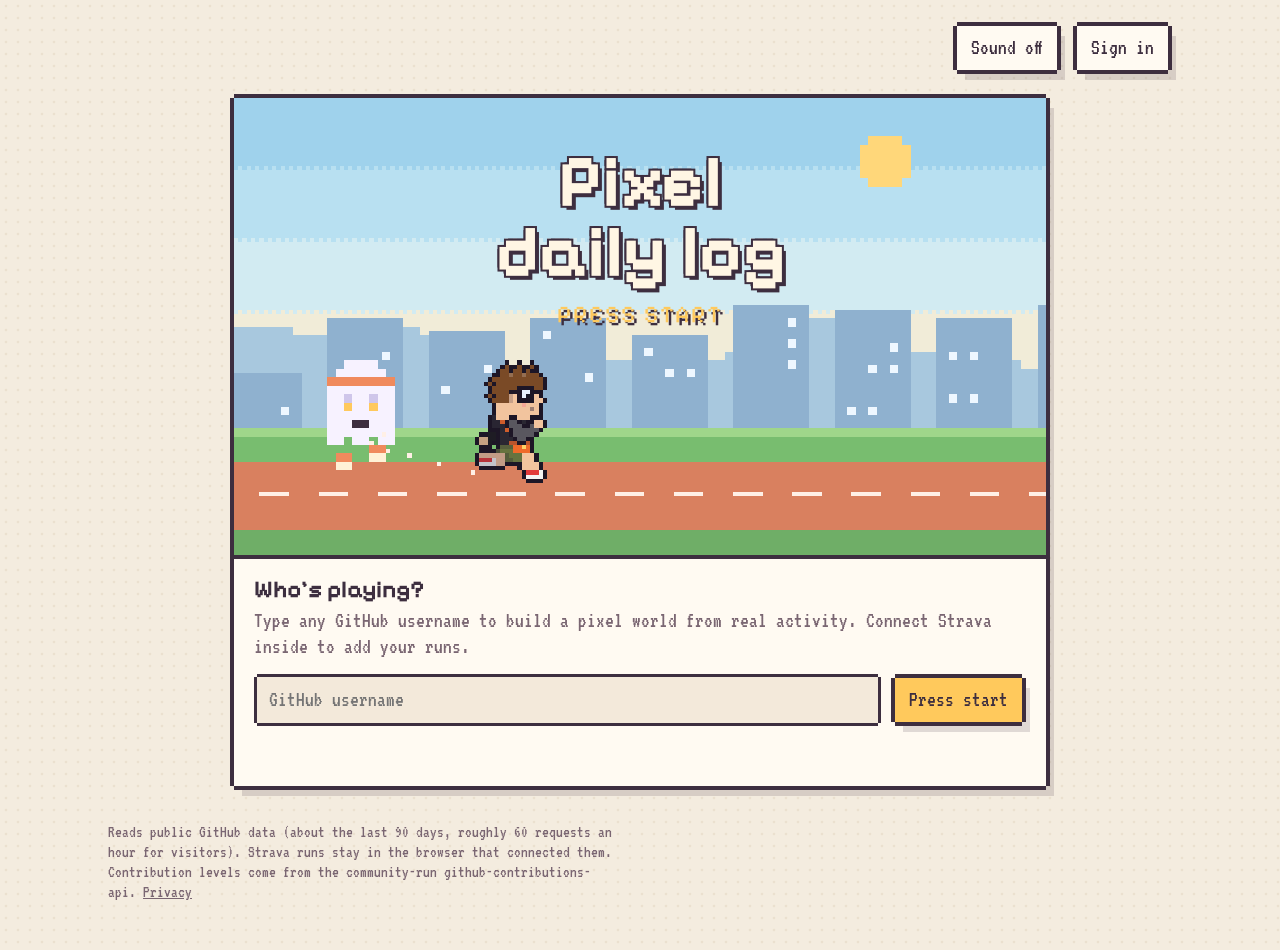
==== commit c018e875: "Desk: a pixel monitor with your latest GitHub work Standing at the desk shows a Check my work bubble" ====
--- a/index.html
+++ b/index.html
@@ -128,6 +128,20 @@
   </dialog>
 
   <!-- Adopt a pet: the first one is free, the rest cost XP (adopt.js) -->
+  <dialog class="picker" id="monitorBox" aria-labelledby="monTitle">
+    <div class="monitor">
+      <button class="x pick-close" id="monClose" type="button" aria-label="Close">×</button>
+      <div class="mon-bezel px">
+        <h2 id="monTitle">My latest work</h2>
+        <div class="mon-screen">
+          <div class="mon-stats" id="monStats"></div>
+          <ol class="mon-list" id="monList" aria-label="Latest GitHub work"></ol>
+          <p class="mon-note" id="monNote" role="status"></p>
+        </div>
+      </div>
+      <div class="mon-stand" aria-hidden="true"></div>
+    </div>
+  </dialog>
   <dialog class="picker" id="adoptBox" aria-labelledby="adoptTitle">
     <div class="picker-box px adopt-box">
       <button class="x pick-close" id="adoptClose" type="button" aria-label="Close">×</button>
--- a/css/style.css
+++ b/css/style.css
@@ -240,6 +240,28 @@
 .picker-box h2{font-size:clamp(1.6rem,5vw,2.2rem)}
 .pick-close{position:absolute;top:6px;right:6px;font-size:1.6rem}
 
+/* ---------- the monitor on the desk: your latest GitHub work ---------- */
+.sr-only{position:absolute;width:1px;height:1px;overflow:hidden;clip:rect(0 0 0 0);white-space:nowrap}
+.monitor{position:relative;display:flex;flex-direction:column;align-items:center;width:min(560px,calc(100vw - 48px))}
+.mon-bezel{align-self:stretch;background:#2d2635;padding:16px 14px 14px}
+.mon-bezel h2{color:#f6e9d6;font-size:clamp(1.4rem,4.5vw,1.9rem);margin:0 34px 10px 2px}
+.mon-screen{background:#0f2a1c;color:#bff0cf;padding:12px 14px;border:3px solid #1d4a32;max-height:min(66dvh,480px);overflow:auto}
+.monitor .pick-close{color:#f6e9d6;z-index:1}
+.mon-stats{display:flex;gap:22px;padding-bottom:10px;margin-bottom:8px;border-bottom:2px dashed #1d4a32}
+.mon-stat b{display:block;font-size:1.9rem;line-height:1;color:#8fdcae}
+.mon-stat span{font-size:1.05rem;color:#8cc4a2}
+.mon-list{list-style:none;margin:0;padding:0}
+.mon-list li+li{border-top:2px solid #16382a}
+.mon-list a{display:grid;grid-template-columns:minmax(0,1fr) auto;gap:0 12px;padding:8px 6px;color:inherit;text-decoration:none}
+.mon-list a:hover,.mon-list a:focus-visible{background:#17402b;outline:2px solid #8fdcae;outline-offset:-2px}
+.mon-repo{grid-column:1/-1;color:#8fdcae;font-size:1.05rem;overflow-wrap:anywhere}
+.mon-text{overflow-wrap:anywhere}
+.mon-when{color:#8cc4a2;font-size:1.05rem;white-space:nowrap;align-self:end}
+.mon-note{margin:6px 2px;color:#8cc4a2}
+.mon-note:empty{display:none}
+.mon-stand{position:relative;width:44px;height:16px;background:#2d2635;margin-bottom:24px}
+.mon-stand::after{content:"";position:absolute;left:50%;bottom:-10px;width:128px;height:10px;transform:translateX(-50%);background:#2d2635}
+
 /* ---------- sign in and questions (same pixel box as the picker) ---------- */
 .login-box p{margin:8px 0}
 .login-form{display:flex;flex-direction:column;align-items:stretch;gap:8px;width:100%;max-width:340px;margin-top:6px}
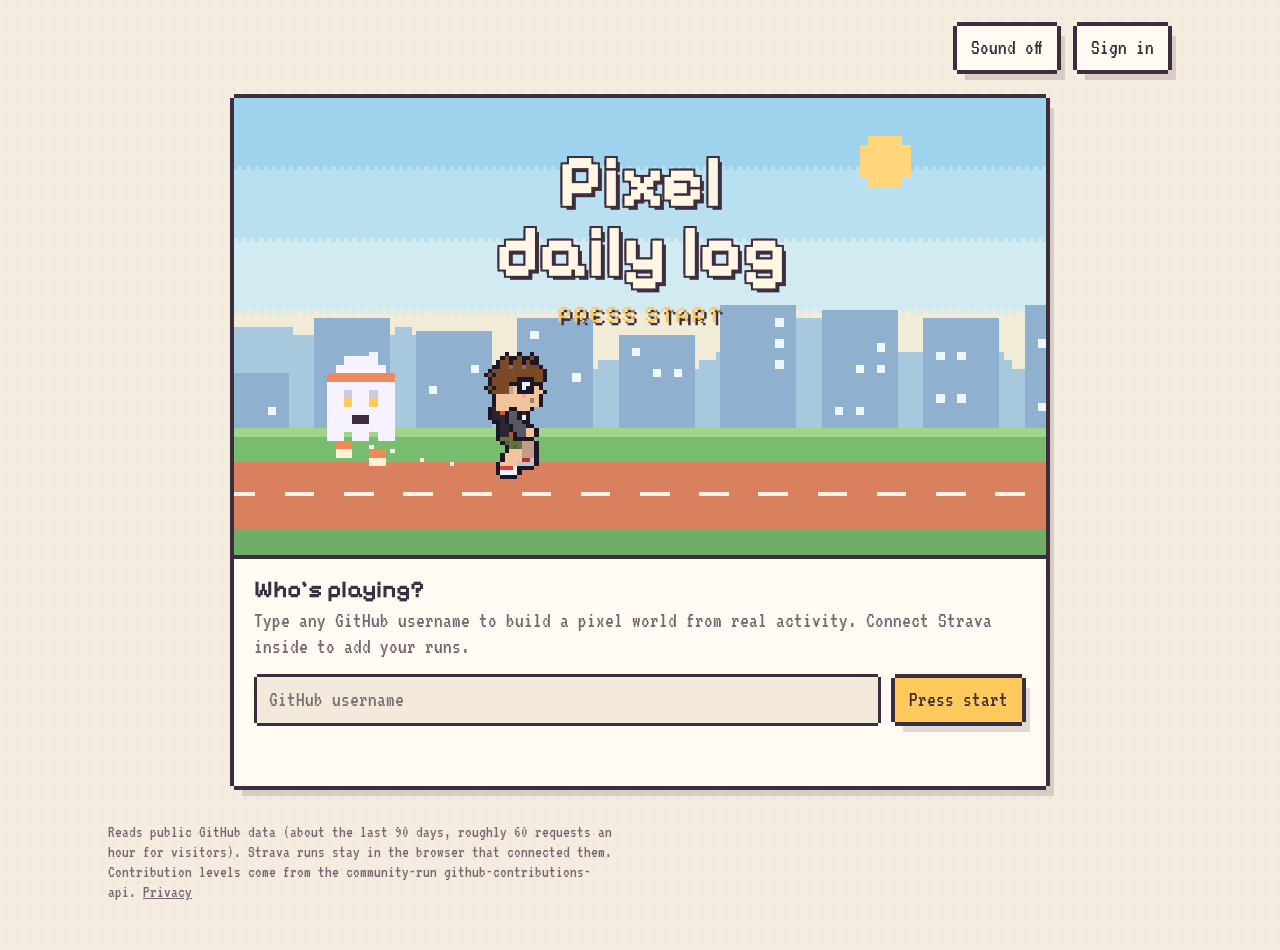
==== commit d050eca7: "Unlock check, New character unlocked banner, picker count, closet uses the same picker, ?dev&roster=" ====
--- a/index.html
+++ b/index.html
@@ -95,6 +95,7 @@
       <div class="room-wipe" id="roomWipe" hidden aria-hidden="true"></div>
       <!-- "Level up!" after reaching a new level, or a seasonal hello like "Happy Halloween!" (main.js) -->
       <div class="room-banner px" id="roomBanner" role="status" hidden>
+        <canvas class="room-banner-art" id="bannerArt" role="img" hidden></canvas>
         <b class="room-banner-title" id="bannerTitle"></b>
         <span id="bannerText"></span>
       </div>
@@ -163,7 +164,7 @@
       </div>
       <p class="pick-hint" id="pickHint" role="status"></p>
       <button class="btn primary px" id="pickGo" type="button">Play</button>
-      <p class="small" id="pickDev" hidden>Dev mode: everything is unlocked for this visit only.</p>
+      <p class="small" id="pickDev" hidden>Dev mode (roster=all): every character is unlocked for this visit only.</p>
     </div>
   </dialog>
 
--- a/css/style.css
+++ b/css/style.css
@@ -217,6 +217,8 @@
 .room-banner{position:absolute;margin:0;left:50%;top:18px;transform:translateX(-50%);display:flex;flex-direction:column;align-items:center;
   gap:2px;padding:8px 18px;text-align:center;width:max-content;max-width:calc(100% - 40px);cursor:pointer;animation:banner-in .35s steps(4) both}
 .room-banner[hidden]{display:none}
+.room-banner-art{display:block;width:64px;height:80px;image-rendering:pixelated;image-rendering:crisp-edges}   /* 2x the 32x40 art */
+.room-banner-art[hidden]{display:none}
 .room-banner-title{font-family:"Pixelify Sans",system-ui,sans-serif;font-size:1.6rem;color:var(--run);white-space:nowrap}
 @keyframes banner-in{from{transform:translate(-50%,-40px);opacity:0}to{transform:translate(-50%,0);opacity:1}}
 .room-dev{display:flex;align-items:center;gap:6px;font-size:1.1rem;flex:none}
